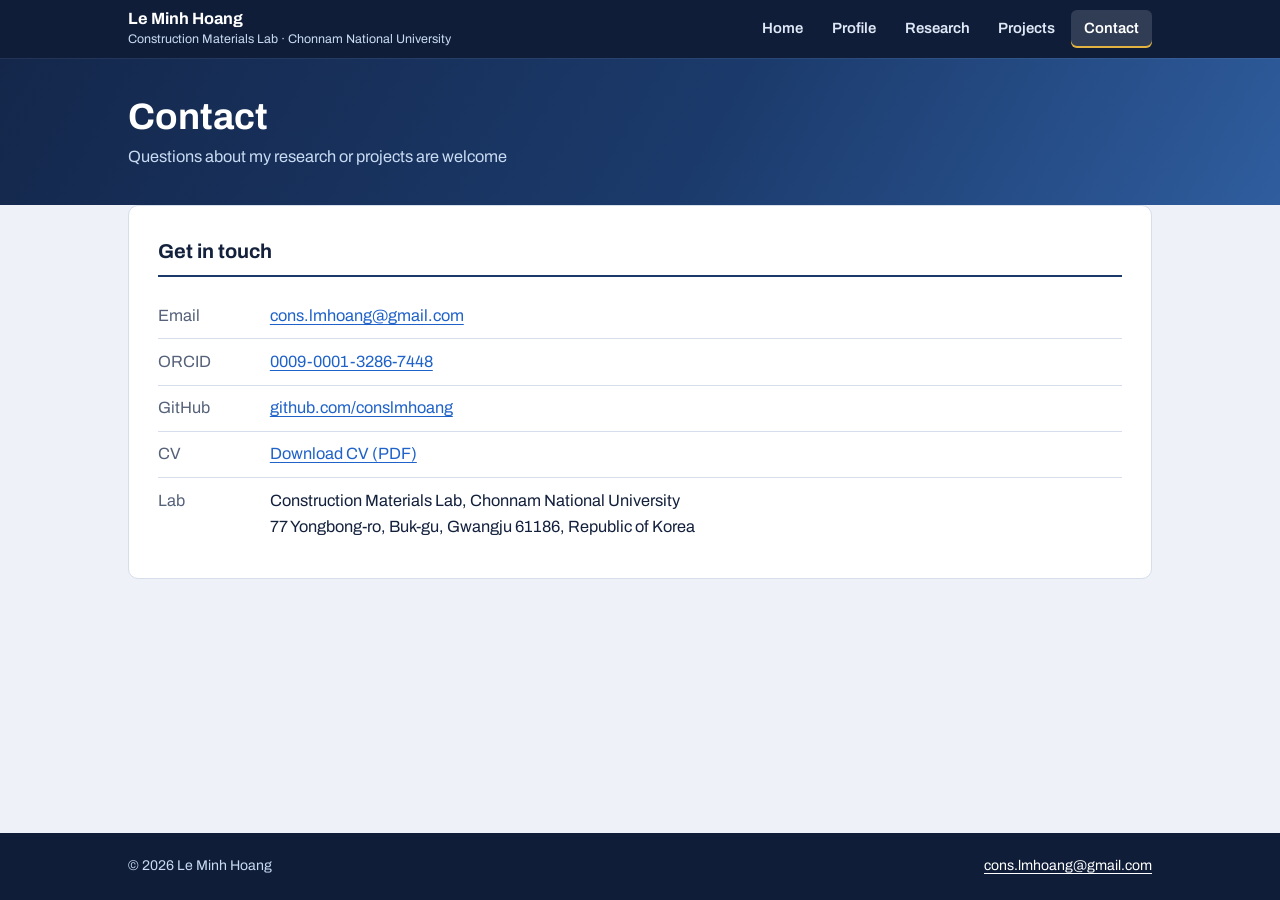
==== contact.html @ 7c343905 "Multi-page site with navy tab bar: Home, Profile, Research, Projects, Contact Co-Authored-By: Claude" ====
<!doctype html>
<html lang="en">
<head>
<meta charset="utf-8">
<meta name="viewport" content="width=device-width, initial-scale=1">
<title>Contact · Le Minh Hoang</title>
<meta name="description" content="How to contact Le Minh Hoang.">
<link rel="preconnect" href="https://fonts.googleapis.com">
<link rel="preconnect" href="https://fonts.gstatic.com" crossorigin>
<link href="https://fonts.googleapis.com/css2?family=Archivo:wght@400;600;700&display=swap" rel="stylesheet">
<link rel="stylesheet" href="style.css">
</head>
<body>

<header class="topbar">
  <div class="wrap">
    <a class="brand" href="index.html"><strong>Le Minh Hoang</strong><span>Construction Materials Lab · Chonnam National University</span></a>
    <nav class="tabs" aria-label="Pages">
      <a href="index.html">Home</a>
      <a href="profile.html">Profile</a>
      <a href="research.html">Research</a>
      <a href="projects.html">Projects</a>
      <a href="contact.html" aria-current="page">Contact</a>
    </nav>
  </div>
</header>

<section class="band">
  <div class="wrap">
    <h1>Contact</h1>
    <p>Questions about my research or projects are welcome</p>
  </div>
</section>

<main class="wrap">
  <div class="card">
    <h2>Get in touch</h2>
    <dl class="contact-list">
      <div><dt>Email</dt><dd><a href="mailto:cons.lmhoang@gmail.com">cons.lmhoang@gmail.com</a></dd></div>
      <div><dt>ORCID</dt><dd><a href="https://orcid.org/0009-0001-3286-7448">0009-0001-3286-7448</a></dd></div>
      <div><dt>GitHub</dt><dd><a href="https://github.com/conslmhoang">github.com/conslmhoang</a></dd></div>
      <div><dt>CV</dt><dd><a href="Le-Minh-Hoang-CV.pdf">Download CV (PDF)</a></dd></div>
      <div><dt>Lab</dt><dd>Construction Materials Lab, Chonnam National University<br>77 Yongbong-ro, Buk-gu, Gwangju 61186, Republic of Korea</dd></div>
    </dl>
  </div>
</main>

<footer class="foot">
  <div class="wrap">
    <span>© 2026 Le Minh Hoang</span>
    <span><a href="mailto:cons.lmhoang@gmail.com">cons.lmhoang@gmail.com</a></span>
  </div>
</footer>
</body>
</html>
---- style.css ----
:root {
  --navy-900: #0f1d38;
  --navy-800: #14274b;
  --navy-700: #1b3a6b;
  --navy-500: #2f5d9e;
  --sky-200: #c9dbf2;
  --sky-100: #e3edf9;
  --bg: #eef2f8;          /* page background: tinted, not white */
  --card: #ffffff;
  --ink: #14213d;
  --muted: #56627a;
  --rule: #d5deea;
  --link: #1f62c9;
  --gold: #e3b341;        /* small accent for the active tab and highlights */
  --wrap: 68rem;
  --radius: 10px;
}

* { box-sizing: border-box; }
html { scroll-behavior: smooth; }
@media (prefers-reduced-motion: reduce) { html { scroll-behavior: auto; } }

body {
  margin: 0;
  background: var(--bg);
  color: var(--ink);
  font-family: "Archivo", "Segoe UI", system-ui, sans-serif;
  font-size: 1.02rem;
  line-height: 1.6;
  min-height: 100vh;
  display: flex;
  flex-direction: column;
}
body > main { flex: 1 0 auto; width: 100%; }
a { color: var(--link); text-underline-offset: 3px; }
a:focus-visible, button:focus-visible { outline: 2px solid var(--gold); outline-offset: 3px; border-radius: 4px; }
img { max-width: 100%; }
.wrap { max-width: var(--wrap); margin: 0 auto; padding: 0 clamp(1rem, 4vw, 2rem); }

/* ---------- top bar with tabs ---------- */
.topbar {
  position: sticky; top: 0; z-index: 20;
  background: var(--navy-900);
  color: #fff;
  box-shadow: 0 1px 0 rgba(255,255,255,.06);
}
.topbar .wrap { display: flex; align-items: center; gap: 1.5rem; min-height: 3.6rem; }
.brand { color: #fff; text-decoration: none; line-height: 1.15; flex-shrink: 0; }
.brand strong { display: block; font-size: 1.02rem; font-weight: 700; }
.brand span { font-size: .78rem; color: var(--sky-200); }
.tabs { display: flex; gap: .2rem; margin-left: auto; overflow-x: auto; scrollbar-width: none; }
.tabs::-webkit-scrollbar { display: none; }
.tabs a {
  color: #dfe8f6; text-decoration: none; white-space: nowrap;
  font-size: .93rem; font-weight: 600;
  padding: .45rem .8rem; border-radius: 6px;
}
.tabs a:hover { background: rgba(255,255,255,.08); color: #fff; }
.tabs a[aria-current="page"] { background: rgba(255,255,255,.14); color: #fff; box-shadow: inset 0 -2px 0 var(--gold); }

/* ---------- page header band ---------- */
.band {
  background: linear-gradient(120deg, var(--navy-800) 0%, var(--navy-700) 55%, var(--navy-500) 100%);
  color: #fff;
  padding: 2.4rem 0 2.2rem;
}
.band h1 { margin: 0 0 .35rem; font-size: clamp(1.7rem, 3.5vw, 2.3rem); line-height: 1.15; }
.band p { margin: 0; color: var(--sky-200); }

/* home hero is a taller version of the band */
.hero { padding: clamp(2.5rem, 7vw, 4.5rem) 0; }
.hero .wrap { display: grid; grid-template-columns: auto 1fr; gap: clamp(1.5rem, 4vw, 3rem); align-items: center; }
.hero img.avatar {
  width: clamp(130px, 18vw, 190px); height: auto; aspect-ratio: 1; object-fit: cover; object-position: 50% 20%;
  border-radius: 50%; border: 4px solid rgba(255,255,255,.85); background: #fff;
}
.hero h1 { font-size: clamp(2.2rem, 5.5vw, 3.4rem); margin-bottom: .4rem; }
.hero .role { color: #fff; font-size: 1.1rem; font-weight: 600; margin-bottom: .2rem; }
.hero .org { margin-bottom: 1.2rem; }
.btns { display: flex; flex-wrap: wrap; gap: .6rem; }
.btn {
  display: inline-block; padding: .55rem 1rem; border-radius: 7px;
  font-weight: 600; font-size: .93rem; text-decoration: none;
  background: rgba(255,255,255,.12); color: #fff; border: 1px solid rgba(255,255,255,.28);
}
.btn:hover { background: rgba(255,255,255,.2); }
.btn.primary { background: var(--gold); color: var(--navy-900); border-color: var(--gold); }
.btn.primary:hover { background: #ecc35e; }

/* ---------- content ---------- */
main { padding: 2rem 0 3rem; }
.card {
  background: var(--card);
  border: 1px solid var(--rule);
  border-radius: var(--radius);
  padding: clamp(1.2rem, 3vw, 1.8rem);
  margin-bottom: 1.5rem;
}
h2 {
  font-size: 1.25rem; margin: 0 0 1rem; padding-bottom: .5rem;
  border-bottom: 2px solid var(--navy-700);
}
h3 { font-size: 1.05rem; margin: 0 0 .25rem; line-height: 1.35; }
p { margin: 0 0 .9rem; }
.muted { color: var(--muted); }
.small { font-size: .9rem; }

/* home: tiles that link to each page */
.tiles { display: grid; grid-template-columns: repeat(auto-fit, minmax(14rem, 1fr)); gap: 1rem; margin-bottom: 1.5rem; }
.tile {
  display: block; text-decoration: none; color: var(--ink);
  background: var(--card); border: 1px solid var(--rule); border-radius: var(--radius);
  padding: 1.2rem 1.3rem; border-top: 4px solid var(--navy-500);
}
.tile:hover { border-color: var(--navy-500); box-shadow: 0 4px 14px rgba(20,39,75,.08); }
.tile h3 { color: var(--navy-700); }
.tile p { margin: 0; color: var(--muted); font-size: .95rem; }

.facts { display: grid; grid-template-columns: repeat(auto-fit, minmax(10rem, 1fr)); gap: 1rem; }
.fact { background: var(--sky-100); border-radius: 8px; padding: .9rem 1rem; }
.fact b { display: block; font-size: 1.35rem; color: var(--navy-700); line-height: 1.2; }
.fact span { font-size: .88rem; color: var(--muted); }

/* profile header */
.profile { display: grid; grid-template-columns: auto 1fr; gap: 1.5rem; align-items: start; }
.profile img { width: 150px; height: auto; aspect-ratio: 1; object-fit: cover; object-position: 50% 20%; border-radius: 8px; border: 1px solid var(--rule); }
.profile h2 { border: 0; padding: 0; margin-bottom: .3rem; font-size: 1.4rem; }
.chips { display: flex; flex-wrap: wrap; gap: .45rem; margin: .8rem 0; }
.chip {
  font-size: .84rem; padding: .25rem .7rem; border-radius: 999px;
  background: var(--sky-100); color: var(--navy-700); text-decoration: none; border: 1px solid var(--sky-200);
}
a.chip:hover { background: var(--sky-200); }

/* dated rows (education, awards, certificates) */
.rows { margin: 0; }
.rows > div { display: grid; grid-template-columns: 7.5rem 1fr; gap: 1rem; padding: .55rem 0; border-top: 1px solid var(--rule); }
.rows > div:first-child { border-top: 0; }
.rows dt { color: var(--muted); font-size: .92rem; font-variant-numeric: tabular-nums; }
.rows dd { margin: 0; }

/* experience timeline */
.timeline { list-style: none; margin: 0; padding: 0; position: relative; }
.timeline::before { content: ""; position: absolute; left: .45rem; top: .4rem; bottom: .4rem; width: 2px; background: var(--sky-200); }
.timeline > li { position: relative; padding: 0 0 1.3rem 2rem; }
.timeline > li:last-child { padding-bottom: 0; }
.timeline > li::before {
  content: ""; position: absolute; left: 0; top: .35rem; width: 1rem; height: 1rem; border-radius: 50%;
  background: var(--card); border: 3px solid var(--navy-500);
}
.timeline > li.current::before { background: var(--gold); border-color: var(--navy-700); }
.when { font-size: .88rem; color: var(--muted); margin-bottom: .2rem; }
.timeline ul { margin: .3rem 0 0; padding-left: 1.1rem; color: var(--muted); font-size: .95rem; }

.grid-2 { display: grid; grid-template-columns: 1fr 1fr; gap: 1.5rem; }
.grid-2 > .card { margin-bottom: 0; }
.stack > * + * { margin-top: 1.5rem; }

.plain { margin: 0; padding-left: 1.1rem; }
.plain li { margin-bottom: .4rem; }

/* research topics and projects */
.topic { padding: 1rem 0; border-top: 1px solid var(--rule); }
.topic:first-of-type { border-top: 0; padding-top: 0; }
.project { display: grid; grid-template-columns: 1fr auto; gap: 1rem 1.5rem; align-items: start; }
.project + .project { margin-top: 0; }
.tags { display: flex; flex-wrap: wrap; gap: .35rem; margin: .4rem 0 .7rem; }
.tag { font-size: .78rem; padding: .15rem .55rem; border-radius: 4px; background: var(--sky-100); color: var(--navy-700); }
.project .links { display: flex; flex-direction: column; gap: .45rem; min-width: 10rem; }
.project .links a { text-align: center; padding: .45rem .9rem; border-radius: 7px; font-weight: 600; font-size: .9rem; text-decoration: none; border: 1px solid var(--navy-500); color: var(--navy-700); }
.project .links a.go { background: var(--navy-700); border-color: var(--navy-700); color: #fff; }
.project .links a:hover { background: var(--sky-100); }
.project .links a.go:hover { background: var(--navy-800); }

.contact-list { margin: 0; }
.contact-list > div { display: grid; grid-template-columns: 6rem 1fr; gap: 1rem; padding: .6rem 0; border-top: 1px solid var(--rule); }
.contact-list > div:first-child { border-top: 0; }
.contact-list dt { color: var(--muted); }
.contact-list dd { margin: 0; }

/* ---------- footer ---------- */
.foot { background: var(--navy-900); color: var(--sky-200); font-size: .88rem; padding: 1.4rem 0; }
.foot .wrap { display: flex; flex-wrap: wrap; justify-content: space-between; gap: .5rem 1.5rem; }
.foot a { color: #fff; }

@media (max-width: 760px) {
  .topbar .wrap { flex-direction: column; align-items: stretch; gap: 0; padding-top: .5rem; }
  .brand span { display: none; }
  .tabs { margin-left: -.6rem; padding-bottom: .35rem; }
  .hero .wrap, .profile { grid-template-columns: 1fr; }
  .grid-2 { grid-template-columns: 1fr; }
  .project { grid-template-columns: 1fr; }
  .project .links { flex-direction: row; flex-wrap: wrap; min-width: 0; }
  .rows > div, .contact-list > div { grid-template-columns: 1fr; gap: .1rem; }
  .tabs a { padding: .45rem .6rem; }
}
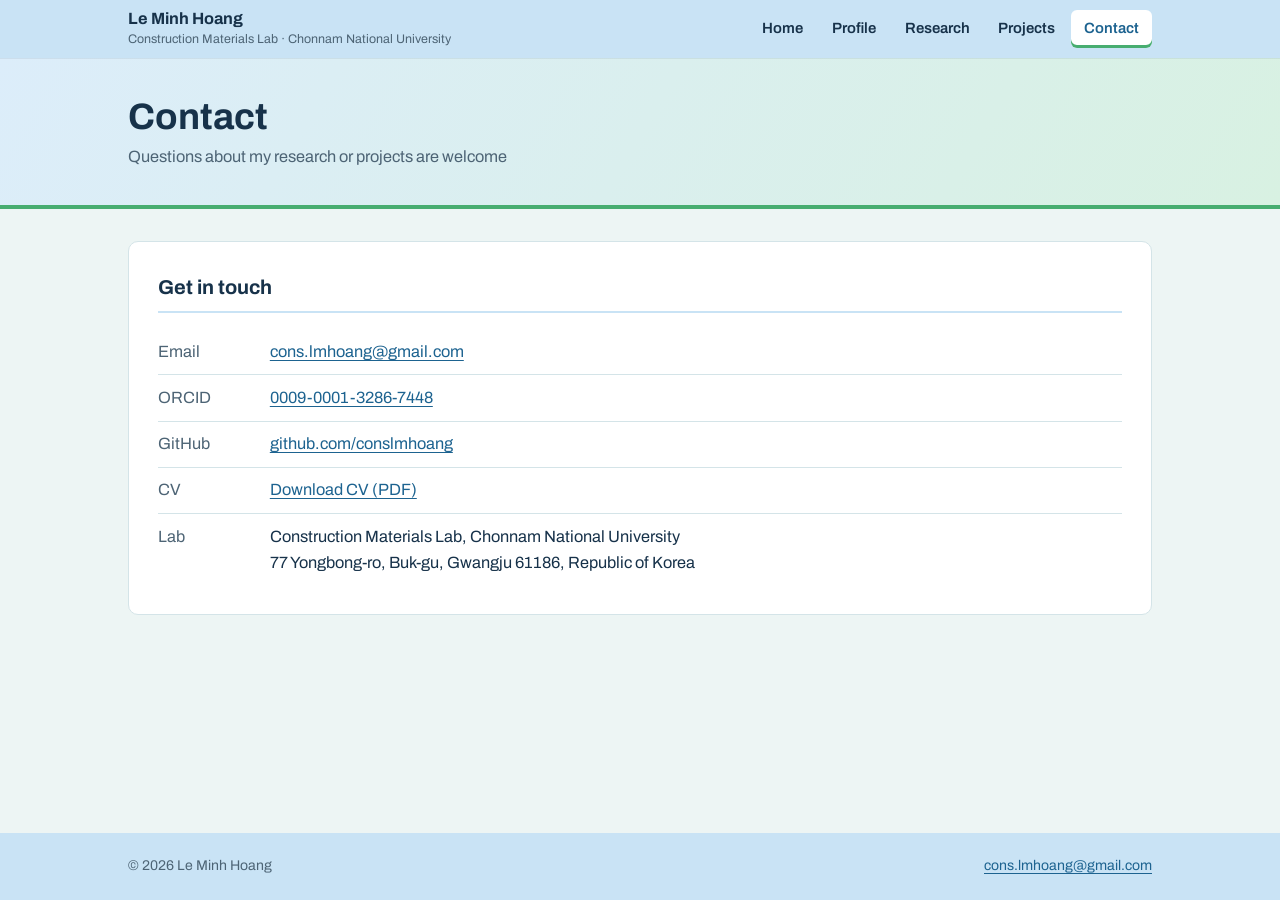
==== commit 81536d95: "Tab icon, link preview image, CSS version so browsers load the new colors Co-Authored-By: Claude Opu" ====
--- a/contact.html
+++ b/contact.html
@@ -5,10 +5,23 @@
 <meta name="viewport" content="width=device-width, initial-scale=1">
 <title>Contact · Le Minh Hoang</title>
 <meta name="description" content="How to contact Le Minh Hoang.">
+<link rel="icon" href="favicon.svg" type="image/svg+xml">
+<link rel="icon" href="assets/favicon-32.png" sizes="32x32" type="image/png">
+<link rel="apple-touch-icon" href="assets/apple-touch-icon.png">
+<meta name="theme-color" content="#c9e3f5">
+<meta property="og:type" content="website">
+<meta property="og:site_name" content="Le Minh Hoang">
+<meta property="og:title" content="Contact · Le Minh Hoang">
+<meta property="og:description" content="How to contact Le Minh Hoang.">
+<meta property="og:url" content="https://conslmhoang.github.io/contact.html">
+<meta property="og:image" content="https://conslmhoang.github.io/assets/preview.png">
+<meta property="og:image:width" content="1200">
+<meta property="og:image:height" content="630">
+<meta name="twitter:card" content="summary_large_image">
 <link rel="preconnect" href="https://fonts.googleapis.com">
 <link rel="preconnect" href="https://fonts.gstatic.com" crossorigin>
 <link href="https://fonts.googleapis.com/css2?family=Archivo:wght@400;600;700&display=swap" rel="stylesheet">
-<link rel="stylesheet" href="style.css">
+<link rel="stylesheet" href="style.css?v=20261127">
 </head>
 <body>
 
--- a/style.css
+++ b/style.css
@@ -1,17 +1,18 @@
 :root {
-  --navy-900: #0f1d38;
-  --navy-800: #14274b;
-  --navy-700: #1b3a6b;
-  --navy-500: #2f5d9e;
-  --sky-200: #c9dbf2;
-  --sky-100: #e3edf9;
-  --bg: #eef2f8;          /* page background: tinted, not white */
+  /* light blue + light green */
+  --blue-100: #e6f2fb;    /* chips */
+  --blue-200: #c9e3f5;    /* light blue: top bar, footer, chip borders */
+  --blue-500: #4c9ed3;    /* sky blue: tile tops, rules */
+  --blue-700: #1d6390;    /* links and main button (readable on white) */
+  --green-100: #e4f5ea;   /* fact boxes */
+  --green-200: #c5eacf;   /* light green */
+  --green-500: #47ad70;   /* timeline dots, band edge, active tab */
+  --bg: #edf5f4;          /* pale blue-green page, not plain white */
   --card: #ffffff;
-  --ink: #14213d;
-  --muted: #56627a;
-  --rule: #d5deea;
-  --link: #1f62c9;
-  --gold: #e3b341;        /* small accent for the active tab and highlights */
+  --ink: #17324a;
+  --muted: #4d6475;
+  --rule: #d4e4e8;
+  --link: var(--blue-700);
   --wrap: 68rem;
   --radius: 10px;
 }
@@ -33,62 +34,63 @@
 }
 body > main { flex: 1 0 auto; width: 100%; }
 a { color: var(--link); text-underline-offset: 3px; }
-a:focus-visible, button:focus-visible { outline: 2px solid var(--gold); outline-offset: 3px; border-radius: 4px; }
+a:focus-visible, button:focus-visible { outline: 2px solid var(--blue-700); outline-offset: 3px; border-radius: 4px; }
 img { max-width: 100%; }
 .wrap { max-width: var(--wrap); margin: 0 auto; padding: 0 clamp(1rem, 4vw, 2rem); }
 
 /* ---------- top bar with tabs ---------- */
 .topbar {
   position: sticky; top: 0; z-index: 20;
-  background: var(--navy-900);
-  color: #fff;
-  box-shadow: 0 1px 0 rgba(255,255,255,.06);
+  background: var(--blue-200);
+  color: var(--ink);
+  box-shadow: 0 1px 0 rgba(23,50,74,.08);
 }
 .topbar .wrap { display: flex; align-items: center; gap: 1.5rem; min-height: 3.6rem; }
-.brand { color: #fff; text-decoration: none; line-height: 1.15; flex-shrink: 0; }
+.brand { color: var(--ink); text-decoration: none; line-height: 1.15; flex-shrink: 0; }
 .brand strong { display: block; font-size: 1.02rem; font-weight: 700; }
-.brand span { font-size: .78rem; color: var(--sky-200); }
+.brand span { font-size: .78rem; color: var(--muted); }
 .tabs { display: flex; gap: .2rem; margin-left: auto; overflow-x: auto; scrollbar-width: none; }
 .tabs::-webkit-scrollbar { display: none; }
 .tabs a {
-  color: #dfe8f6; text-decoration: none; white-space: nowrap;
+  color: var(--ink); text-decoration: none; white-space: nowrap;
   font-size: .93rem; font-weight: 600;
   padding: .45rem .8rem; border-radius: 6px;
 }
-.tabs a:hover { background: rgba(255,255,255,.08); color: #fff; }
-.tabs a[aria-current="page"] { background: rgba(255,255,255,.14); color: #fff; box-shadow: inset 0 -2px 0 var(--gold); }
+.tabs a:hover { background: rgba(255,255,255,.5); }
+.tabs a[aria-current="page"] { background: #fff; color: var(--blue-700); box-shadow: inset 0 -3px 0 var(--green-500); }
 
 /* ---------- page header band ---------- */
 .band {
-  background: linear-gradient(120deg, var(--navy-800) 0%, var(--navy-700) 55%, var(--navy-500) 100%);
-  color: #fff;
+  background: linear-gradient(120deg, #dcedfa 0%, #d8f1e2 100%);
+  border-bottom: 4px solid var(--green-500);
+  color: var(--ink);
   padding: 2.4rem 0 2.2rem;
 }
 .band h1 { margin: 0 0 .35rem; font-size: clamp(1.7rem, 3.5vw, 2.3rem); line-height: 1.15; }
-.band p { margin: 0; color: var(--sky-200); }
+.band p { margin: 0; color: var(--muted); }
 
 /* home hero is a taller version of the band */
 .hero { padding: clamp(2.5rem, 7vw, 4.5rem) 0; }
 .hero .wrap { display: grid; grid-template-columns: auto 1fr; gap: clamp(1.5rem, 4vw, 3rem); align-items: center; }
 .hero img.avatar {
   width: clamp(130px, 18vw, 190px); height: auto; aspect-ratio: 1; object-fit: cover; object-position: 50% 20%;
-  border-radius: 50%; border: 4px solid rgba(255,255,255,.85); background: #fff;
+  border-radius: 50%; border: 4px solid #fff; background: #fff; box-shadow: 0 6px 18px rgba(23,50,74,.15);
 }
 .hero h1 { font-size: clamp(2.2rem, 5.5vw, 3.4rem); margin-bottom: .4rem; }
-.hero .role { color: #fff; font-size: 1.1rem; font-weight: 600; margin-bottom: .2rem; }
+.hero .role { color: var(--blue-700); font-size: 1.1rem; font-weight: 600; margin-bottom: .2rem; }
 .hero .org { margin-bottom: 1.2rem; }
 .btns { display: flex; flex-wrap: wrap; gap: .6rem; }
 .btn {
   display: inline-block; padding: .55rem 1rem; border-radius: 7px;
   font-weight: 600; font-size: .93rem; text-decoration: none;
-  background: rgba(255,255,255,.12); color: #fff; border: 1px solid rgba(255,255,255,.28);
-}
-.btn:hover { background: rgba(255,255,255,.2); }
-.btn.primary { background: var(--gold); color: var(--navy-900); border-color: var(--gold); }
-.btn.primary:hover { background: #ecc35e; }
+  background: #fff; color: var(--ink); border: 1px solid var(--blue-200);
+}
+.btn:hover { background: var(--blue-100); }
+.btn.primary { background: var(--blue-700); color: #fff; border-color: var(--blue-700); }
+.btn.primary:hover { background: #174f74; }
 
 /* ---------- content ---------- */
-main { padding: 2rem 0 3rem; }
+main.wrap { padding-top: 2rem; padding-bottom: 3rem; }
 .card {
   background: var(--card);
   border: 1px solid var(--rule);
@@ -98,7 +100,7 @@
 }
 h2 {
   font-size: 1.25rem; margin: 0 0 1rem; padding-bottom: .5rem;
-  border-bottom: 2px solid var(--navy-700);
+  border-bottom: 2px solid var(--blue-200);
 }
 h3 { font-size: 1.05rem; margin: 0 0 .25rem; line-height: 1.35; }
 p { margin: 0 0 .9rem; }
@@ -110,15 +112,15 @@
 .tile {
   display: block; text-decoration: none; color: var(--ink);
   background: var(--card); border: 1px solid var(--rule); border-radius: var(--radius);
-  padding: 1.2rem 1.3rem; border-top: 4px solid var(--navy-500);
-}
-.tile:hover { border-color: var(--navy-500); box-shadow: 0 4px 14px rgba(20,39,75,.08); }
-.tile h3 { color: var(--navy-700); }
+  padding: 1.2rem 1.3rem; border-top: 4px solid var(--blue-500);
+}
+.tile:hover { border-color: var(--green-500); box-shadow: 0 4px 14px rgba(23,50,74,.10); }
+.tile h3 { color: var(--blue-700); }
 .tile p { margin: 0; color: var(--muted); font-size: .95rem; }
 
 .facts { display: grid; grid-template-columns: repeat(auto-fit, minmax(10rem, 1fr)); gap: 1rem; }
-.fact { background: var(--sky-100); border-radius: 8px; padding: .9rem 1rem; }
-.fact b { display: block; font-size: 1.35rem; color: var(--navy-700); line-height: 1.2; }
+.fact { background: var(--green-100); border-radius: 8px; padding: .9rem 1rem; }
+.fact b { display: block; font-size: 1.35rem; color: var(--ink); line-height: 1.2; }
 .fact span { font-size: .88rem; color: var(--muted); }
 
 /* profile header */
@@ -128,9 +130,9 @@
 .chips { display: flex; flex-wrap: wrap; gap: .45rem; margin: .8rem 0; }
 .chip {
   font-size: .84rem; padding: .25rem .7rem; border-radius: 999px;
-  background: var(--sky-100); color: var(--navy-700); text-decoration: none; border: 1px solid var(--sky-200);
-}
-a.chip:hover { background: var(--sky-200); }
+  background: var(--blue-100); color: var(--blue-700); text-decoration: none; border: 1px solid var(--blue-200);
+}
+a.chip:hover { background: var(--blue-200); }
 
 /* dated rows (education, awards, certificates) */
 .rows { margin: 0; }
@@ -141,14 +143,14 @@
 
 /* experience timeline */
 .timeline { list-style: none; margin: 0; padding: 0; position: relative; }
-.timeline::before { content: ""; position: absolute; left: .45rem; top: .4rem; bottom: .4rem; width: 2px; background: var(--sky-200); }
+.timeline::before { content: ""; position: absolute; left: .45rem; top: .4rem; bottom: .4rem; width: 2px; background: var(--green-200); }
 .timeline > li { position: relative; padding: 0 0 1.3rem 2rem; }
 .timeline > li:last-child { padding-bottom: 0; }
 .timeline > li::before {
   content: ""; position: absolute; left: 0; top: .35rem; width: 1rem; height: 1rem; border-radius: 50%;
-  background: var(--card); border: 3px solid var(--navy-500);
-}
-.timeline > li.current::before { background: var(--gold); border-color: var(--navy-700); }
+  background: var(--card); border: 3px solid var(--green-500);
+}
+.timeline > li.current::before { background: var(--green-500); }
 .when { font-size: .88rem; color: var(--muted); margin-bottom: .2rem; }
 .timeline ul { margin: .3rem 0 0; padding-left: 1.1rem; color: var(--muted); font-size: .95rem; }
 
@@ -165,12 +167,12 @@
 .project { display: grid; grid-template-columns: 1fr auto; gap: 1rem 1.5rem; align-items: start; }
 .project + .project { margin-top: 0; }
 .tags { display: flex; flex-wrap: wrap; gap: .35rem; margin: .4rem 0 .7rem; }
-.tag { font-size: .78rem; padding: .15rem .55rem; border-radius: 4px; background: var(--sky-100); color: var(--navy-700); }
+.tag { font-size: .78rem; padding: .15rem .55rem; border-radius: 4px; background: var(--blue-100); color: var(--blue-700); }
 .project .links { display: flex; flex-direction: column; gap: .45rem; min-width: 10rem; }
-.project .links a { text-align: center; padding: .45rem .9rem; border-radius: 7px; font-weight: 600; font-size: .9rem; text-decoration: none; border: 1px solid var(--navy-500); color: var(--navy-700); }
-.project .links a.go { background: var(--navy-700); border-color: var(--navy-700); color: #fff; }
-.project .links a:hover { background: var(--sky-100); }
-.project .links a.go:hover { background: var(--navy-800); }
+.project .links a { text-align: center; padding: .45rem .9rem; border-radius: 7px; font-weight: 600; font-size: .9rem; text-decoration: none; border: 1px solid var(--blue-500); color: var(--blue-700); }
+.project .links a.go { background: var(--blue-700); border-color: var(--blue-700); color: #fff; }
+.project .links a:hover { background: var(--blue-100); }
+.project .links a.go:hover { background: #174f74; }
 
 .contact-list { margin: 0; }
 .contact-list > div { display: grid; grid-template-columns: 6rem 1fr; gap: 1rem; padding: .6rem 0; border-top: 1px solid var(--rule); }
@@ -178,10 +180,43 @@
 .contact-list dt { color: var(--muted); }
 .contact-list dd { margin: 0; }
 
+/* research tools: big clickable cards */
+.tools { display: grid; grid-template-columns: repeat(auto-fit, minmax(18rem, 1fr)); gap: 1.25rem; margin-bottom: 1.5rem; }
+.tool {
+  display: flex; flex-direction: column; gap: .7rem;
+  padding: 1.5rem 1.6rem 1.4rem;
+  border-radius: 12px;
+  background: linear-gradient(135deg, #d6ebfa 0%, #d3f0dd 100%);
+  border: 1px solid var(--blue-200); border-bottom: 4px solid var(--green-500);
+  color: var(--ink); text-decoration: none;
+  transition: transform .15s ease, box-shadow .15s ease;
+}
+.tool:hover { transform: translateY(-2px); box-shadow: 0 10px 24px rgba(23,50,74,.14); }
+.tool:focus-visible { outline: 3px solid var(--blue-700); outline-offset: 3px; }
+.tool-head { display: flex; justify-content: space-between; align-items: baseline; gap: 1rem; }
+.tool-head b { font-size: 1.25rem; color: var(--blue-700); }
+.arrow { color: var(--green-500); font-size: 1.3rem; }
+.tool-desc { color: var(--ink); line-height: 1.55; }
+.tool-meta { color: var(--muted); font-size: .88rem; margin-top: auto; }
+@media (prefers-reduced-motion: reduce) { .tool { transition: none; } .tool:hover { transform: none; } }
+
+/* engineering projects page */
+.proj-facts { margin-bottom: 1.5rem; }
+.proj-facts .fact { background: var(--card); border: 1px solid var(--rule); border-left: 4px solid var(--green-500); }
+.scope { display: flex; flex-wrap: wrap; gap: .5rem; }
+.scope span { padding: .35rem .8rem; border-radius: 999px; background: var(--green-100); color: var(--ink); font-size: .92rem; border: 1px solid var(--green-200); }
+.proj-list { display: grid; grid-template-columns: repeat(auto-fit, minmax(19rem, 1fr)); gap: 1rem 1.5rem; }
+.proj { border-top: 3px solid var(--blue-500); padding-top: .8rem; }
+.proj-top { display: flex; justify-content: space-between; align-items: baseline; gap: 1rem; }
+.proj-top .when { white-space: nowrap; margin: 0; }
+.proj p { margin-bottom: .4rem; }
+.proj p.small { margin-bottom: .35rem; }
+.more { margin: 1.5rem 0 0; padding-top: 1rem; border-top: 1px dashed var(--rule); color: var(--muted); }
+
 /* ---------- footer ---------- */
-.foot { background: var(--navy-900); color: var(--sky-200); font-size: .88rem; padding: 1.4rem 0; }
+.foot { background: var(--blue-200); color: var(--muted); font-size: .88rem; padding: 1.4rem 0; }
 .foot .wrap { display: flex; flex-wrap: wrap; justify-content: space-between; gap: .5rem 1.5rem; }
-.foot a { color: #fff; }
+.foot a { color: var(--blue-700); }
 
 @media (max-width: 760px) {
   .topbar .wrap { flex-direction: column; align-items: stretch; gap: 0; padding-top: .5rem; }
